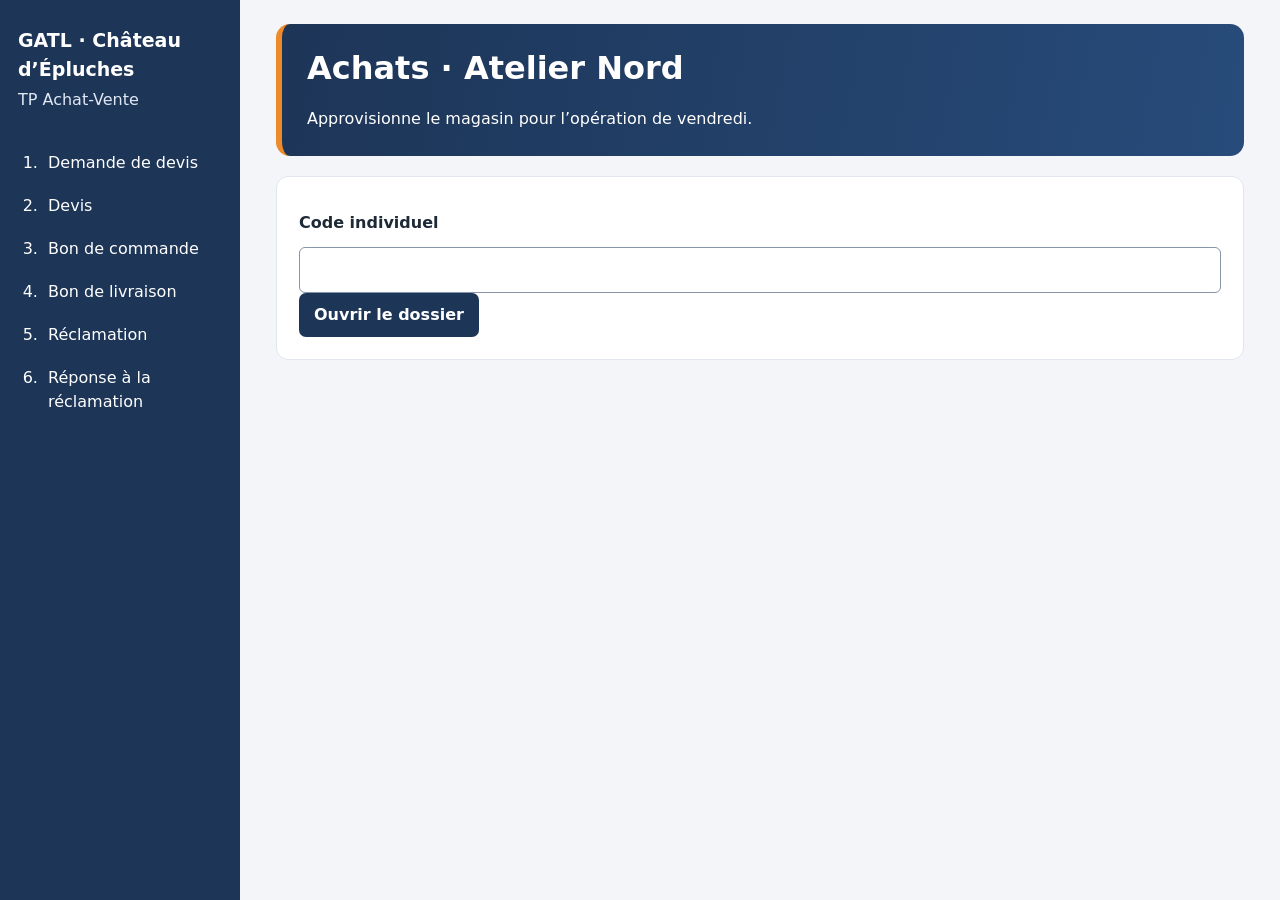
==== achat-vente-acheteur.html @ c17e8d33 "Ajouter le TP Achat-Vente : espace acheteur" ====
<!doctype html>
<html lang="fr"><head><meta charset="utf-8"><meta name="viewport" content="width=device-width,initial-scale=1"><title>Achats · Atelier Nord · TP Achat-Vente</title><style>:root{--navy:#1d3557;--navy2:#274b7a;--orange:#ee8a2a;--bg:#f3f5f9;--line:#e2e7ef;--txt:#1f2a37}*{box-sizing:border-box}body{margin:0;font:16px/1.5 Inter,system-ui,sans-serif;background:var(--bg);color:var(--txt)}.shell{display:grid;grid-template-columns:240px minmax(0,1fr);min-height:100vh}aside{padding:26px 18px;background:var(--navy);color:white}aside strong{font-size:19px}aside p{color:#e0e8f5;margin:5px 0 32px}ol{padding-left:25px}li{padding:7px 5px;margin-bottom:5px}li[aria-current]{background:var(--orange);color:#14253b;border-radius:6px;font-weight:750}main{width:100%;max-width:1120px;padding:24px 36px 60px}h1,h2,h3{line-height:1.2}h1{margin:0 0 20px}h2{margin:0 0 12px}.hero{background:linear-gradient(100deg,var(--navy),var(--navy2));color:white;border-radius:14px;padding:25px;margin-bottom:20px;border-left:6px solid var(--orange)}.hero p{margin:0}.panel,article{background:white;border:1px solid var(--line);border-radius:12px;padding:22px;margin-bottom:15px;overflow-wrap:anywhere}.bar{display:flex;gap:10px;align-items:center;flex-wrap:wrap}.bar>*{margin:0}label{display:block;font-weight:650;margin:12px 0}input,textarea,select{display:block;width:100%;margin-top:5px;padding:10px;border:1px solid #8795a9;border-radius:6px;font:inherit}textarea{min-height:88px;resize:vertical}button{background:var(--navy);color:white;border:0;border-radius:7px;padding:10px 15px;font:inherit;font-weight:700;cursor:pointer}button.secondary{background:#e7edf5;color:var(--navy)}button:disabled{opacity:.55;cursor:wait}button:focus-visible,input:focus-visible,textarea:focus-visible,select:focus-visible{outline:3px solid #bd6011;outline-offset:2px}#notice{min-height:1.5em;color:#8a3820}dt{font-weight:700}dd{margin:0 0 10px;white-space:pre-wrap}summary{cursor:pointer;font-weight:700}small{font-size:14px}code{overflow-wrap:anywhere} [hidden]{display:none!important}@media(max-width:710px){.shell{display:block}aside{padding:15px}aside p{margin:3px 0}aside ol{display:none}main{padding:20px 14px}}@media print{aside,button,form,#notice,#task,#wait,.bar.controls{display:none!important}.shell{display:block}main{max-width:none;padding:0}.hero{color:#172945;background:white}.panel,article{break-inside:avoid}}</style></head>
<body><div class="shell"><aside><strong>GATL · Château d’Épluches</strong><p>TP Achat-Vente</p><nav aria-label="Étapes du dossier"><ol id="timeline"><li>Demande de devis</li><li>Devis</li><li>Bon de commande</li><li>Bon de livraison</li><li>Réclamation</li><li>Réponse à la réclamation</li></ol></nav></aside>
<main><header class="hero"><h1>Achats · Atelier Nord</h1><p>Approvisionne le magasin pour l’opération de vendredi.</p></header>
<form class="panel" id="connect"><label for="code">Code individuel</label><input id="code" type="password" autocomplete="off" spellcheck="false" maxlength="36" required><button>Ouvrir le dossier</button></form>
<div class="bar controls" id="controls" hidden><button type="button" id="refresh">Actualiser</button><button type="button" id="print" class="secondary">Imprimer / PDF</button><button type="button" id="leave" class="secondary">Quitter</button></div>
<p id="notice" role="status"></p><div id="workspace" hidden><p id="context"></p><p id="wait" class="panel" role="status" hidden></p><section id="task" class="panel" hidden><h2 id="task-title"></h2><p id="task-brief"></p><form id="document"></form></section><h2 id="history-title" hidden>Documents échangés</h2><div id="history"></div></div></main></div>
<script>
const ROLE="acheteur";
const ENDPOINT='https://vcrodgslfonzcwfoaqsg.supabase.co/rest/v1/rpc/gatl_tp_exchange';
const KEY="sb_publishable_ikYImUebaJgUTjz_dMKZmA_7rzbBfYj";
const MISSIONS=[["Demande de devis","Le magasin Atelier Nord organise une opération commerciale vendredi. Son rayon a besoin de 120 cartons de gants GM-412. Demande une offre et indique à quelle date le magasin en a besoin.",["Référence","Quantité souhaitée","Délai souhaité","Message professionnel"]],["Devis","",["Cartons disponibles vendredi","Solde à livrer","Prix unitaire HT (€)","Transport HT (€)","Total HT (€)","Conditions et délais"]],["Bon de commande","Le responsable du magasin accepte une livraison fractionnée si le premier lot arrive avant 11 h vendredi et que le solde arrive mardi. Vérifie l’offre reçue et reprends les quantités, le tarif et les délais convenus.",["Référence du devis","Quantité commandée","Total HT accepté (€)","Consignes de livraison"]],["Bon de livraison","",["Référence de la commande","Quantité annoncée sur le bon","Solde restant","Consignes au quai"]],["Réclamation","Au quai du magasin, tu comptes 88 cartons. Après recomptage, l’écart est confirmé. Compare le comptage au bon reçu. Rédige des réserves précises et demande une solution au fournisseur.",["Référence du bon de livraison","Cartons reçus","Cartons manquants","Réserves et demande"]],["Réponse à la réclamation","",["Référence de la réclamation","Solution et délai","Message au client"]]];


const $ = id => document.getElementById(id);
const node = (tag, value) => {
  const el = document.createElement(tag);
  if (value !== undefined) el.textContent = value;
  return el;
};
let code = '';
let busy = false;
let lastStage = -1;
let active = false;
function notice(message){ $('notice').textContent = message; }
async function exchange(action, stage = null, data = null) {
  const response = await fetch(ENDPOINT, {method:'POST',
    headers:{apikey:KEY,'Content-Type':'application/json'},
    body:JSON.stringify({p_code:code,p_role:ROLE,p_action:action,p_stage:stage,p_data:data})});
  const result = await response.json();
  if (!response.ok) throw new Error(result.message || 'Échange indisponible.');
  return result;
}
async function run(action, stage, data) {
  if (busy) return;
  busy = true;
  document.querySelectorAll('button').forEach(button => button.disabled = true);
  try {
    const state = await exchange(action,stage,data);
    render(state);
    notice(action === 'send' ? 'Document enregistré. Il est disponible dans le dossier de l’autre équipe.' : '');
  } catch(error){ notice(error.message); }
  finally {
    busy = false;
    document.querySelectorAll('button').forEach(button => button.disabled = false);
  }
}
function documentCard(item) {
  const article = node('article');
  const prefix = ['DD','DV','BC','BL','RC','RP'][item.stage];
  article.append(node('h3',MISSIONS[item.stage][0] + ' · ' + prefix + '-0412'),
    node('p',item.alias+' · '+new Date(item.sent_at).toLocaleString('fr-FR')));
  const list = node('dl');
  for (const key of MISSIONS[item.stage][2]) list.append(node('dt',key),node('dd',item.payload[key] || ''));
  article.append(list);
  return article;
}
$('connect').addEventListener('submit',event=>{
  event.preventDefault();
  code=$('code').value.trim().toLowerCase();
  if (!/^[0-9a-f]{8}-(?:[0-9a-f]{4}-){3}[0-9a-f]{12}$/.test(code)) {
    notice('Saisis le code complet communiqué par ton professeur.');
    return;
  }
  run('read');
});
$('refresh').onclick=()=>run('read');
$('print').onclick=()=>window.print();
$('leave').onclick=()=>location.reload();
function show(){
  $('connect').hidden=true;
  $('controls').hidden=false;
  $('workspace').hidden=false;
}


function render(state){
  show();
  active=true;
  if(state.stage === lastStage) return;
  lastStage=state.stage;
  $('context').textContent=state.label+' · '+state.alias;
  [...$('timeline').children].forEach((li,i)=>{
    li.textContent=MISSIONS[i][0]+(i<state.stage?' ✓':'');
    if(i===state.stage) li.setAttribute('aria-current','step'); else li.removeAttribute('aria-current');
  });
  $('history').replaceChildren(...state.docs.map(documentCard).reverse());
  $('history-title').hidden=!state.docs.length;
  const ownTurn=state.stage<6 && (state.stage%2===0?'acheteur':'vendeur')===ROLE;
  $('task').hidden=!ownTurn;
  $('wait').hidden=ownTurn;
  $('wait').textContent=state.stage===6?'Dossier terminé. Consulte les six documents ou imprime le dossier.':
    'L’autre équipe prépare le prochain document. Le dossier se met à jour automatiquement.';
  if(!ownTurn) return;
  const [title,brief,fields]=MISSIONS[state.stage];
  $('task-title').textContent=title;
  $('task-brief').textContent=brief;
  const form=$('document');
  form.replaceChildren();
  for(const field of fields){
    const label=node('label',field);
    const input=node(/Message|Conditions|Consignes|Réserves/.test(field)?'textarea':'input');
    input.name=field;
    input.required=true;
    input.maxLength=1200;
    label.append(input);
    form.append(label);
  }
  form.append(node('button','Valider et transmettre'));
  form.onsubmit=event=>{
    event.preventDefault();
    run('send',state.stage,Object.fromEntries(new FormData(form)));
  };
}
setInterval(()=>{if(active&&!document.hidden&&!busy) run('read');},5000);

</script></body></html>
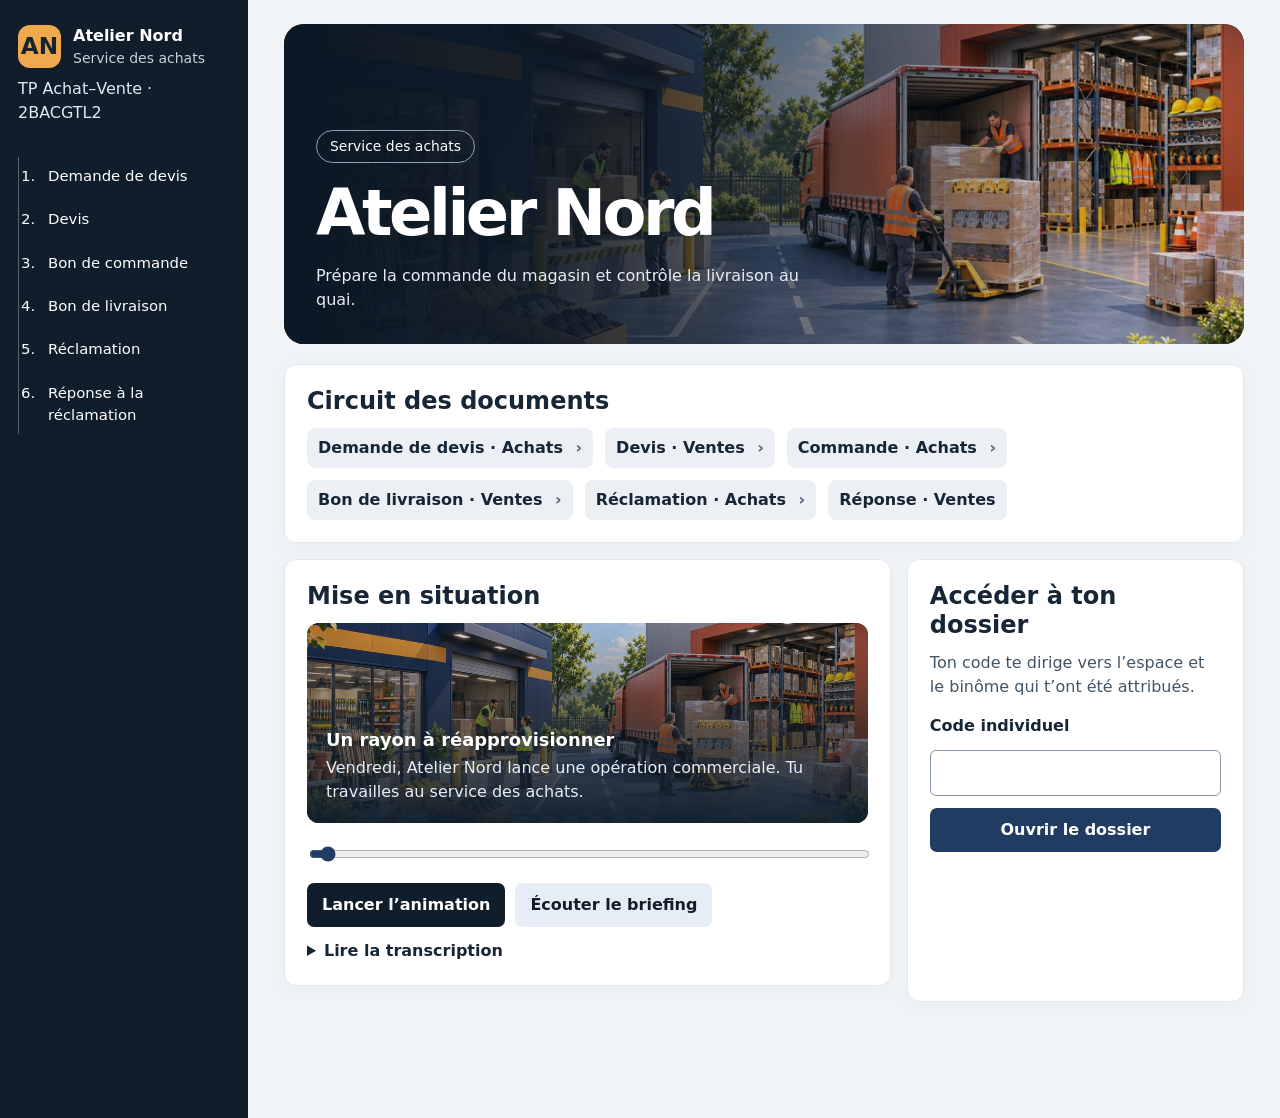
==== commit 3016d9d2: "Refondre la mise en situation et l’interface acheteur du TP Achat-Vente" ====
--- a/achat-vente-acheteur.html
+++ b/achat-vente-acheteur.html
@@ -1,8 +1,14 @@
 <!doctype html>
-<html lang="fr"><head><meta charset="utf-8"><meta name="viewport" content="width=device-width,initial-scale=1"><title>Achats · Atelier Nord · TP Achat-Vente</title><style>:root{--navy:#1d3557;--navy2:#274b7a;--orange:#ee8a2a;--bg:#f3f5f9;--line:#e2e7ef;--txt:#1f2a37}*{box-sizing:border-box}body{margin:0;font:16px/1.5 Inter,system-ui,sans-serif;background:var(--bg);color:var(--txt)}.shell{display:grid;grid-template-columns:240px minmax(0,1fr);min-height:100vh}aside{padding:26px 18px;background:var(--navy);color:white}aside strong{font-size:19px}aside p{color:#e0e8f5;margin:5px 0 32px}ol{padding-left:25px}li{padding:7px 5px;margin-bottom:5px}li[aria-current]{background:var(--orange);color:#14253b;border-radius:6px;font-weight:750}main{width:100%;max-width:1120px;padding:24px 36px 60px}h1,h2,h3{line-height:1.2}h1{margin:0 0 20px}h2{margin:0 0 12px}.hero{background:linear-gradient(100deg,var(--navy),var(--navy2));color:white;border-radius:14px;padding:25px;margin-bottom:20px;border-left:6px solid var(--orange)}.hero p{margin:0}.panel,article{background:white;border:1px solid var(--line);border-radius:12px;padding:22px;margin-bottom:15px;overflow-wrap:anywhere}.bar{display:flex;gap:10px;align-items:center;flex-wrap:wrap}.bar>*{margin:0}label{display:block;font-weight:650;margin:12px 0}input,textarea,select{display:block;width:100%;margin-top:5px;padding:10px;border:1px solid #8795a9;border-radius:6px;font:inherit}textarea{min-height:88px;resize:vertical}button{background:var(--navy);color:white;border:0;border-radius:7px;padding:10px 15px;font:inherit;font-weight:700;cursor:pointer}button.secondary{background:#e7edf5;color:var(--navy)}button:disabled{opacity:.55;cursor:wait}button:focus-visible,input:focus-visible,textarea:focus-visible,select:focus-visible{outline:3px solid #bd6011;outline-offset:2px}#notice{min-height:1.5em;color:#8a3820}dt{font-weight:700}dd{margin:0 0 10px;white-space:pre-wrap}summary{cursor:pointer;font-weight:700}small{font-size:14px}code{overflow-wrap:anywhere} [hidden]{display:none!important}@media(max-width:710px){.shell{display:block}aside{padding:15px}aside p{margin:3px 0}aside ol{display:none}main{padding:20px 14px}}@media print{aside,button,form,#notice,#task,#wait,.bar.controls{display:none!important}.shell{display:block}main{max-width:none;padding:0}.hero{color:#172945;background:white}.panel,article{break-inside:avoid}}</style></head>
-<body><div class="shell"><aside><strong>GATL · Château d’Épluches</strong><p>TP Achat-Vente</p><nav aria-label="Étapes du dossier"><ol id="timeline"><li>Demande de devis</li><li>Devis</li><li>Bon de commande</li><li>Bon de livraison</li><li>Réclamation</li><li>Réponse à la réclamation</li></ol></nav></aside>
-<main><header class="hero"><h1>Achats · Atelier Nord</h1><p>Approvisionne le magasin pour l’opération de vendredi.</p></header>
-<form class="panel" id="connect"><label for="code">Code individuel</label><input id="code" type="password" autocomplete="off" spellcheck="false" maxlength="36" required><button>Ouvrir le dossier</button></form>
+<html lang="fr"><head><meta charset="utf-8"><meta name="viewport" content="width=device-width,initial-scale=1"><title>Achats · Atelier Nord · TP Achat-Vente</title><style>:root{--navy:#1d3557;--navy2:#274b7a;--orange:#ee8a2a;--bg:#f3f5f9;--line:#e2e7ef;--txt:#1f2a37}*{box-sizing:border-box}body{margin:0;font:16px/1.5 Inter,system-ui,sans-serif;background:var(--bg);color:var(--txt)}.shell{display:grid;grid-template-columns:240px minmax(0,1fr);min-height:100vh}aside{padding:26px 18px;background:var(--navy);color:white}aside strong{font-size:19px}aside p{color:#e0e8f5;margin:5px 0 32px}ol{padding-left:25px}li{padding:7px 5px;margin-bottom:5px}li[aria-current]{background:var(--orange);color:#14253b;border-radius:6px;font-weight:750}main{width:100%;max-width:1120px;padding:24px 36px 60px}h1,h2,h3{line-height:1.2}h1{margin:0 0 20px}h2{margin:0 0 12px}.hero{background:linear-gradient(100deg,var(--navy),var(--navy2));color:white;border-radius:14px;padding:25px;margin-bottom:20px;border-left:6px solid var(--orange)}.hero p{margin:0}.panel,article{background:white;border:1px solid var(--line);border-radius:12px;padding:22px;margin-bottom:15px;overflow-wrap:anywhere}.bar{display:flex;gap:10px;align-items:center;flex-wrap:wrap}.bar>*{margin:0}label{display:block;font-weight:650;margin:12px 0}input,textarea,select{display:block;width:100%;margin-top:5px;padding:10px;border:1px solid #8795a9;border-radius:6px;font:inherit}textarea{min-height:88px;resize:vertical}button{background:var(--navy);color:white;border:0;border-radius:7px;padding:10px 15px;font:inherit;font-weight:700;cursor:pointer}button.secondary{background:#e7edf5;color:var(--navy)}button:disabled{opacity:.55;cursor:wait}button:focus-visible,input:focus-visible,textarea:focus-visible,select:focus-visible{outline:3px solid #bd6011;outline-offset:2px}#notice{min-height:1.5em;color:#8a3820}dt{font-weight:700}dd{margin:0 0 10px;white-space:pre-wrap}summary{cursor:pointer;font-weight:700}small{font-size:14px}code{overflow-wrap:anywhere} [hidden]{display:none!important}@media(max-width:710px){.shell{display:block}aside{padding:15px}aside p{margin:3px 0}aside ol{display:none}main{padding:20px 14px}}@media print{aside,button,form,#notice,#task,#wait,.bar.controls{display:none!important}.shell{display:block}main{max-width:none;padding:0}.hero{color:#172945;background:white}.panel,article{break-inside:avoid}}
+:root{--ink:#172636;--paper:#f1f4f6;--navy:#101e2b;--accent:#f0a84f;--brand:#203c62}body{background:var(--paper);color:var(--ink)}body.vendeur{--brand:#873e2b;--accent:#f5a573}.shell{grid-template-columns:248px minmax(0,1fr)}aside{background:var(--navy);padding:24px 18px}aside p{margin:8px 0 32px}aside ol{border-left:1px solid #536472;padding-left:21px}aside li{padding:8px;font-size:.93rem}.brandmark{display:flex;align-items:center;gap:12px}.brandmark i{width:43px;height:43px;display:grid;place-items:center;border-radius:12px;background:var(--accent);color:#18242e;font-size:1.45rem;font-style:normal;font-weight:900}.brandmark b{display:block}.brandmark small{display:block;color:#c6d1da}.hero{border:none;background:var(--navy);padding:0;overflow:hidden;border-radius:20px;position:relative;min-height:320px;display:grid;align-items:end}.hero:before{content:'';position:absolute;inset:0;background:linear-gradient(90deg,#0b1825 3%,#0b1825e8 26%,#0b182525 85%),var(--scene);background-size:cover;background-position:center}.hero-copy{position:relative;padding:32px;max-width:560px}.hero-copy h1{font-size:clamp(2.2rem,5vw,4rem);letter-spacing:-.055em;margin:12px 0}.hero-copy p{color:#e7edf4}.role-label{display:inline-block;border:1px solid #91a3b6;border-radius:20px;padding:5px 13px;color:white;font-size:.87rem}.intro{display:grid;grid-template-columns:minmax(0,1.8fr) minmax(245px,1fr);gap:16px}.intro .panel{margin-bottom:0}.media-panel,.flow{margin-bottom:16px!important}.flow ol{display:flex;gap:12px;flex-wrap:wrap;list-style:none;padding:0;margin:0}.flow li{padding:8px 11px;border-radius:8px;background:#ecf0f4;margin:0;font-weight:650}.flow li:not(:last-child):after{content:' ›';color:#506077;margin-left:7px}.scene-player{background:#142839;color:white;position:relative;min-height:200px;border-radius:12px;overflow:hidden;display:flex;align-items:end;margin-bottom:12px}.scene-player:before{content:'';position:absolute;inset:0;background:linear-gradient(0deg,#101e2bf5,#101e2b26 100%),var(--scene);background-size:cover;background-position:50% 50%;transition:background-position 1.4s ease}.scene-player[data-shot="1"]:before{background-position:30% 30%}.scene-player[data-shot="2"]:before{background-position:75% 70%}.scene-caption{position:relative;padding:19px}.scene-caption h3{margin:0 0 5px;font-size:1.12rem}.scene-caption p{margin:0;color:#e7edf4}.tracks{width:100%;accent-color:var(--brand);margin-bottom:10px}.media-panel details{margin-top:12px}.key-help{color:#435565;margin-top:0;margin-bottom:15px}.panel,article{box-shadow:0 4px 18px #1d355708}#connect input{margin-bottom:12px}#connect button:not(.secondary){width:100%;background:var(--brand)}#context{font-weight:700}#notice{font-weight:650}#task{border-top:4px solid var(--accent)}@media(max-width:1040px){.intro{grid-template-columns:1fr}.hero{min-height:280px}}@media(max-width:710px){.shell{display:block}.hero{min-height:250px}.hero-copy{padding:21px}aside p{margin:3px 0}.flow ol{gap:6px}}@media print{.intro,.flow{display:none!important}.hero{min-height:0}.hero:before{display:none}.hero-copy p,.role-label{color:#263744}}</style><link rel="stylesheet" href="achat-vente-scene.css"></head>
+<body class="acheteur"><div class="shell"><aside><div class="brandmark"><i aria-hidden="true">AN</i><div><b>Atelier Nord</b><small>Service des achats</small></div></div><p>TP Achat–Vente · 2BACGTL2</p><nav aria-label="Étapes du dossier"><ol id="timeline"><li>Demande de devis</li><li>Devis</li><li>Bon de commande</li><li>Bon de livraison</li><li>Réclamation</li><li>Réponse à la réclamation</li></ol></nav></aside>
+<main><header class="hero"><div class="hero-copy"><span class="role-label">Service des achats</span><h1>Atelier Nord</h1><p>Prépare la commande du magasin et contrôle la livraison au quai.</p></div></header>
+<section class="panel flow" aria-labelledby="flow-title"><h2 id="flow-title">Circuit des documents</h2><ol><li>Demande de devis · Achats</li><li>Devis · Ventes</li><li>Commande · Achats</li><li>Bon de livraison · Ventes</li><li>Réclamation · Achats</li><li>Réponse · Ventes</li></ol></section><div class="intro"><section class="panel media-panel"><h2>Mise en situation</h2>
+<div class="scene-player" id="brief-player" aria-label="Séquence illustrée du briefing"><div class="scene-caption"><h3 id="brief-title">Un rayon à réapprovisionner</h3><p id="brief-caption">Vendredi, Atelier Nord lance une opération commerciale. Tu travailles au service des achats.</p></div></div>
+<input class="tracks" id="brief-range" type="range" min="0" max="18" value="0" aria-label="Progression de l’animation en secondes">
+<div class="bar"><button type="button" id="brief-toggle">Lancer l’animation</button><button type="button" id="brief-audio" class="secondary">Écouter le briefing</button></div>
+<p id="audio-status" role="status" style="margin:8px 0 0"></p>
+<details><summary>Lire la transcription</summary><ol><li>Vendredi, Atelier Nord lance une opération commerciale. Tu travailles au service des achats.</li><li>Identifie la référence des gants, la quantité commandée et la date à laquelle le magasin doit être livré.</li><li>À la réception, compare le bon de livraison et les cartons comptés au quai. Documente tout écart.</li></ol></details></section><form class="panel" id="connect"><h2>Accéder à ton dossier</h2><p class="key-help">Ton code te dirige vers l’espace et le binôme qui t’ont été attribués.</p><label for="code">Code individuel</label><input id="code" type="password" autocomplete="off" spellcheck="false" required><button>Ouvrir le dossier</button></form></div>
 <div class="bar controls" id="controls" hidden><button type="button" id="refresh">Actualiser</button><button type="button" id="print" class="secondary">Imprimer / PDF</button><button type="button" id="leave" class="secondary">Quitter</button></div>
 <p id="notice" role="status"></p><div id="workspace" hidden><p id="context"></p><p id="wait" class="panel" role="status" hidden></p><section id="task" class="panel" hidden><h2 id="task-title"></h2><p id="task-brief"></p><form id="document"></form></section><h2 id="history-title" hidden>Documents échangés</h2><div id="history"></div></div></main></div>
 <script>
@@ -23,10 +29,10 @@
 let lastStage = -1;
 let active = false;
 function notice(message){ $('notice').textContent = message; }
-async function exchange(action, stage = null, data = null) {
+async function exchange(action, stage = null, data = null, role = ROLE) {
   const response = await fetch(ENDPOINT, {method:'POST',
     headers:{apikey:KEY,'Content-Type':'application/json'},
-    body:JSON.stringify({p_code:code,p_role:ROLE,p_action:action,p_stage:stage,p_data:data})});
+    body:JSON.stringify({p_code:code,p_role:role,p_action:action,p_stage:stage,p_data:data})});
   const result = await response.json();
   if (!response.ok) throw new Error(result.message || 'Échange indisponible.');
   return result;
@@ -36,7 +42,22 @@
   busy = true;
   document.querySelectorAll('button').forEach(button => button.disabled = true);
   try {
-    const state = await exchange(action,stage,data);
+    let state;
+    try {
+      state = await exchange(action, stage, data);
+    } catch (error) {
+      if (active || action !== 'read' || error.message !== 'Code incorrect pour cet espace.') throw error;
+      const otherRole = 'vendeur';
+      try {
+        await exchange('read', null, null, otherRole);
+      } catch (otherError) {
+        if (otherError.message !== 'Code incorrect pour cet espace.') throw otherError;
+        throw new Error('Code introuvable pour ce TP. Copie ton code individuel complet depuis le registre du TP Achat-Vente.');
+      }
+      sessionStorage.setItem('gatl-tp-transfer-' + otherRole, code);
+      location.replace('achat-vente-' + otherRole + '.html');
+      return;
+    }
     render(state);
     notice(action === 'send' ? 'Document enregistré. Il est disponible dans le dossier de l’autre équipe.' : '');
   } catch(error){ notice(error.message); }
@@ -57,9 +78,9 @@
 }
 $('connect').addEventListener('submit',event=>{
   event.preventDefault();
-  code=$('code').value.trim().toLowerCase();
+  code=$('code').value.replace(/\s/g, '').replace(/[‐‑–—]/g, '-').toLowerCase();
   if (!/^[0-9a-f]{8}-(?:[0-9a-f]{4}-){3}[0-9a-f]{12}$/.test(code)) {
-    notice('Saisis le code complet communiqué par ton professeur.');
+    notice('Utilise le code individuel complet du TP Achat-Vente (36 caractères, tirets compris).');
     return;
   }
   run('read');
@@ -69,6 +90,7 @@
 $('leave').onclick=()=>location.reload();
 function show(){
   $('connect').hidden=true;
+  document.querySelector('.intro').hidden = true;
   $('controls').hidden=false;
   $('workspace').hidden=false;
 }
@@ -112,6 +134,75 @@
     run('send',state.stage,Object.fromEntries(new FormData(form)));
   };
 }
+const transferredCode = sessionStorage.getItem('gatl-tp-transfer-' + ROLE);
+if (transferredCode) {
+  sessionStorage.removeItem('gatl-tp-transfer-' + ROLE);
+  $('code').value = transferredCode;
+  $('connect').requestSubmit();
+}
 setInterval(()=>{if(active&&!document.hidden&&!busy) run('read');},5000);
 
+const BRIEF = [["Un rayon à réapprovisionner","Vendredi, Atelier Nord lance une opération commerciale. Tu travailles au service des achats."],["Un besoin à préciser","Identifie la référence des gants, la quantité commandée et la date à laquelle le magasin doit être livré."],["Une livraison à contrôler","À la réception, compare le bon de livraison et les cartons comptés au quai. Documente tout écart."]];
+
+const briefPlayer = document.getElementById('brief-player');
+const briefRange = document.getElementById('brief-range');
+const briefToggle = document.getElementById('brief-toggle');
+const audioToggle = document.getElementById('brief-audio');
+let briefTimer;
+let elapsed = 0;
+function renderBrief() {
+  const step = Math.min(BRIEF.length - 1, Math.floor(elapsed / 6));
+  briefPlayer.dataset.shot = step;
+  document.getElementById('brief-title').textContent = BRIEF[step][0];
+  document.getElementById('brief-caption').textContent = BRIEF[step][1];
+  briefRange.value = elapsed;
+}
+function stopBrief() {
+  clearInterval(briefTimer);
+  briefTimer = undefined;
+  briefToggle.textContent = elapsed >= 18 ? 'Revoir l’animation' : 'Lancer l’animation';
+}
+briefToggle.addEventListener('click', () => {
+  if (briefTimer) { stopBrief(); return; }
+  if (elapsed >= 18) elapsed = 0;
+  renderBrief();
+  briefToggle.textContent = 'Mettre en pause';
+  briefTimer = setInterval(() => {
+    elapsed += 1;
+    renderBrief();
+    if (elapsed >= 18) stopBrief();
+  }, 1000);
+});
+briefRange.addEventListener('input', () => {
+  elapsed = Number(briefRange.value);
+  renderBrief();
+  if (elapsed >= 18) stopBrief();
+});
+if ('speechSynthesis' in window && 'SpeechSynthesisUtterance' in window) {
+  audioToggle.addEventListener('click', () => {
+    const status = document.getElementById('audio-status');
+    if (audioToggle.dataset.playing) { window.speechSynthesis.cancel(); return; }
+    const audio = new SpeechSynthesisUtterance(BRIEF.map(shot => shot[1]).join(' '));
+    audio.lang = 'fr-FR';
+    audio.rate = 0.95;
+    const voice = window.speechSynthesis.getVoices().find(item => /^fr[-_]/i.test(item.lang));
+    if (voice) audio.voice = voice;
+    audioToggle.dataset.playing = 'true';
+    audioToggle.textContent = 'Arrêter l’audio';
+    status.textContent = '';
+    function resetAudio() {
+      delete audioToggle.dataset.playing;
+      audioToggle.textContent = 'Écouter le briefing';
+    }
+    audio.onend = resetAudio;
+    audio.onerror = event => {
+      resetAudio();
+      if (!['canceled','interrupted'].includes(event.error)) status.textContent = 'La voix est indisponible sur cet appareil. La transcription est accessible ci-dessous.';
+    };
+    window.speechSynthesis.speak(audio);
+  });
+} else {
+  audioToggle.hidden = true;
+}
+renderBrief();
 </script></body></html>
--- a/achat-vente-scene.css
+++ b/achat-vente-scene.css
@@ -0,0 +1 @@
+:root{--scene:url("[data-uri]